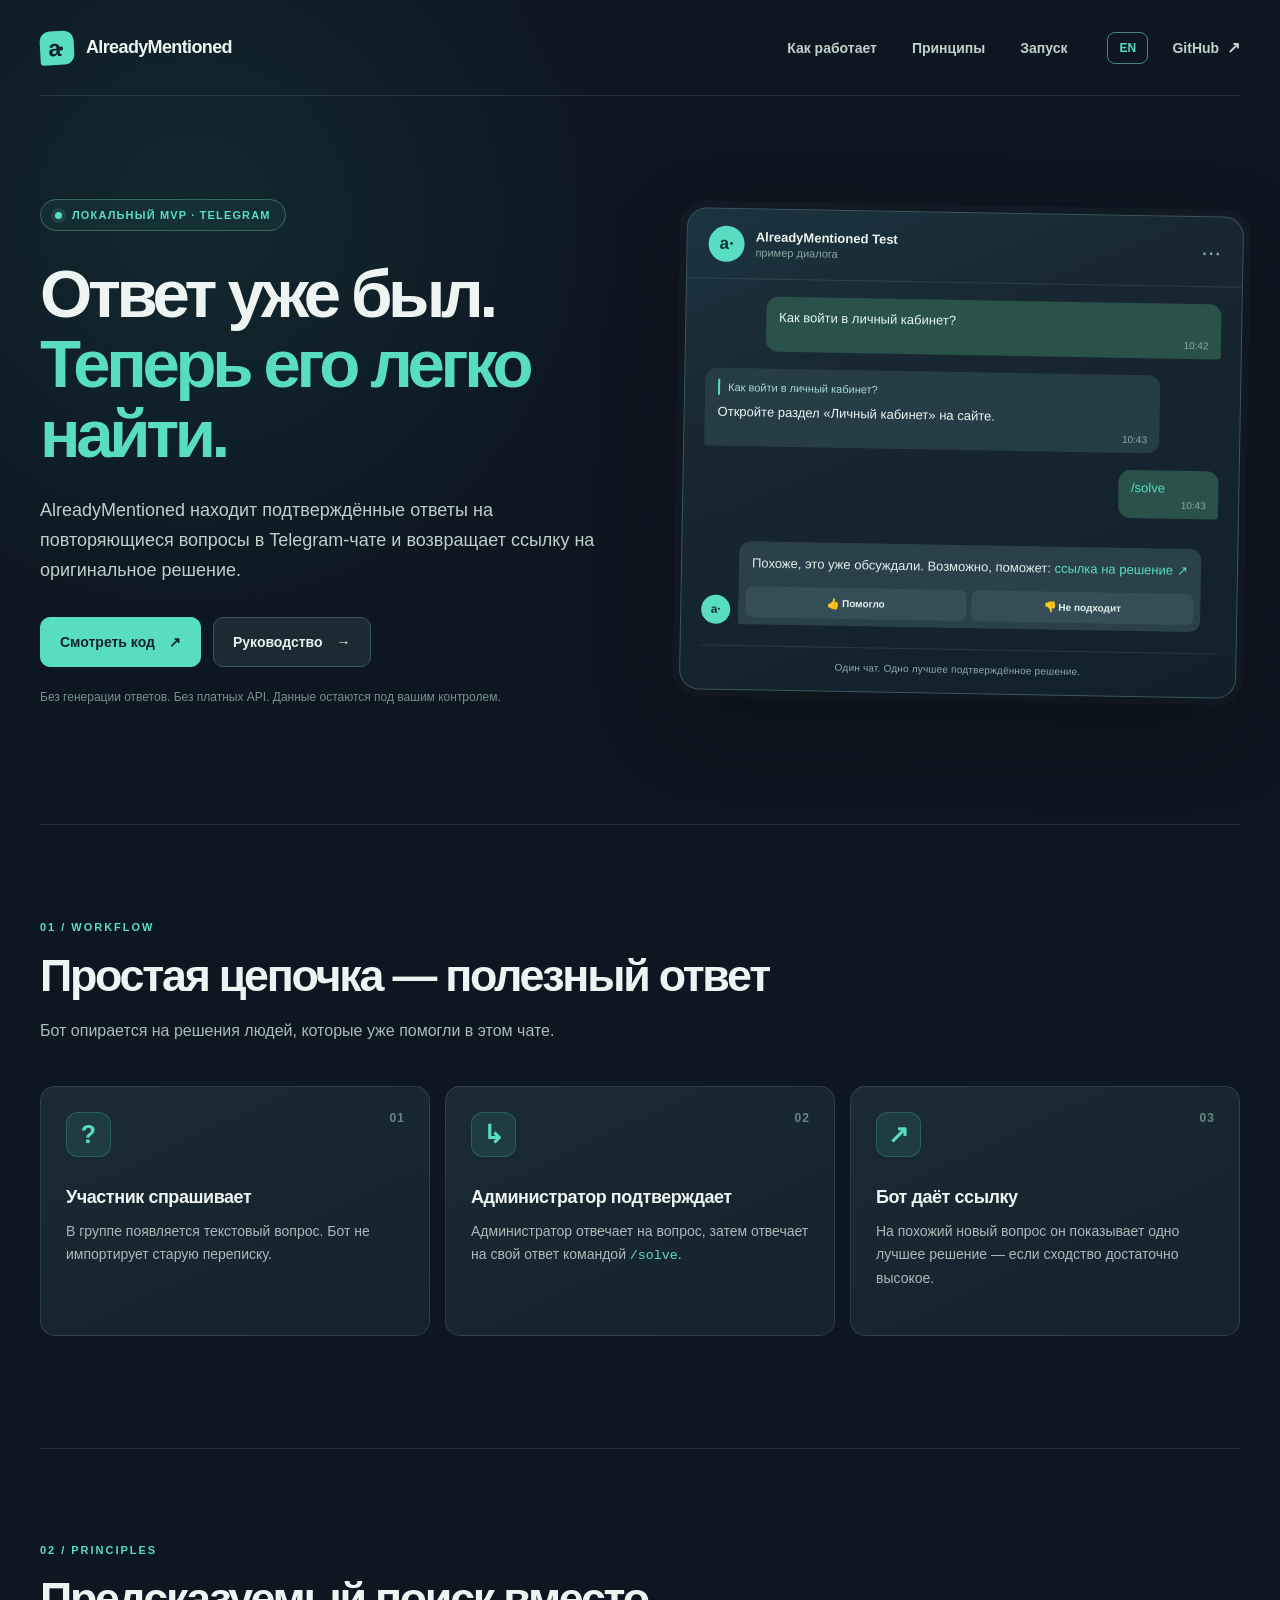
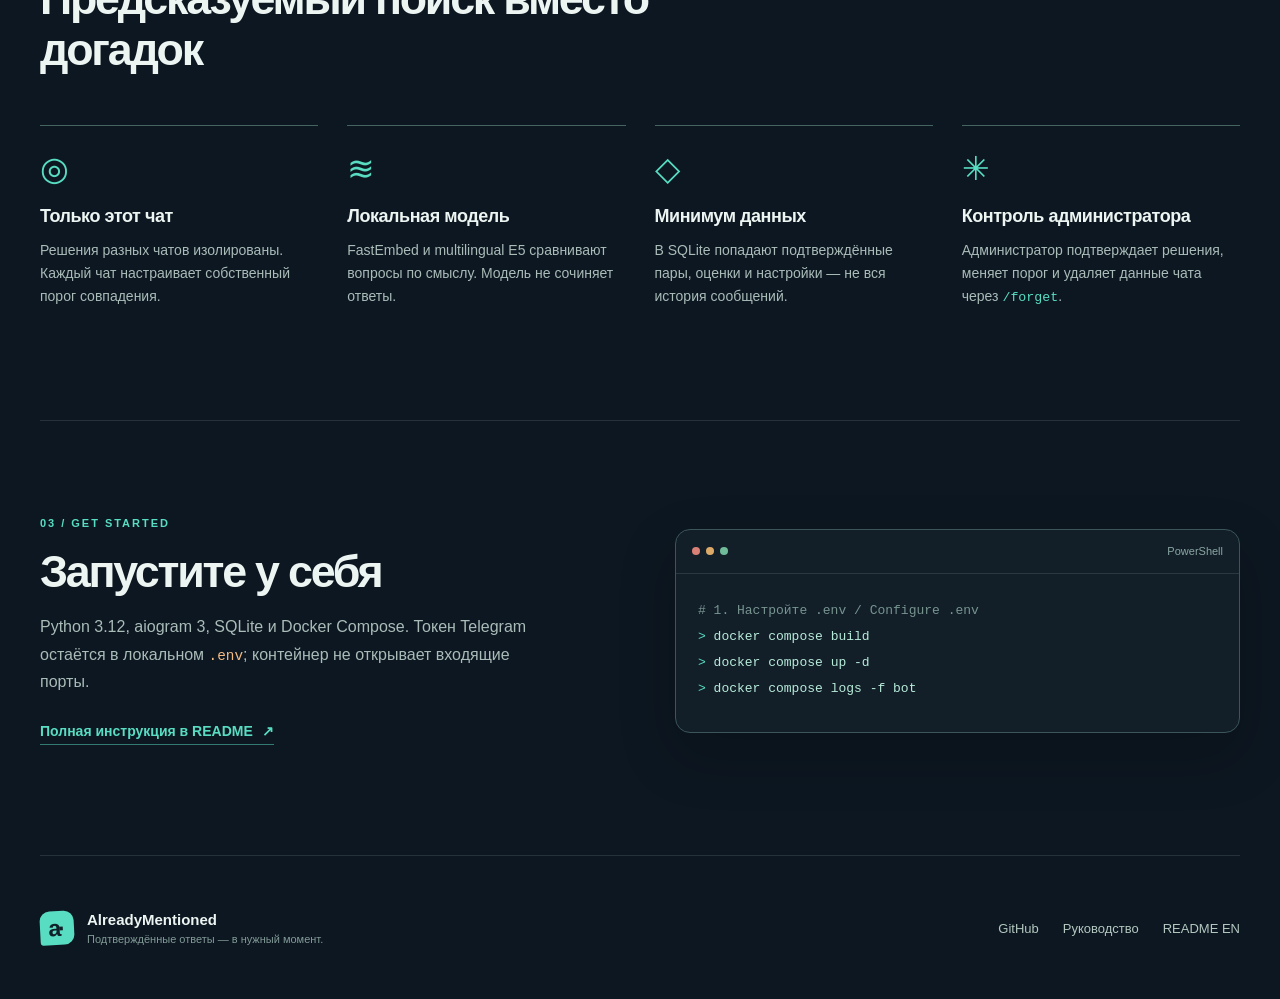
==== docs/index.html @ e44f1e8d "Initial public release: Telegram bot and project site" ====
<!doctype html>
<html lang="ru">
  <head>
    <meta charset="utf-8" />
    <meta name="viewport" content="width=device-width, initial-scale=1" />
    <meta name="theme-color" content="#101923" />
    <meta
      name="description"
      content="AlreadyMentioned — локальный Telegram-бот, который находит подтверждённые ответы в чате поддержки и даёт ссылку на решение."
    />
    <title>AlreadyMentioned — ответы, которые уже были</title>
    <link rel="icon" href="./favicon.svg" type="image/svg+xml" />
    <link rel="stylesheet" href="./style.css" />
  </head>
  <body>
    <div class="site-shell">
      <header class="site-header">
        <a class="brand" href="#top" aria-label="AlreadyMentioned">
          <span class="brand-mark" aria-hidden="true">a<span>·</span></span>
          <span>AlreadyMentioned</span>
        </a>
        <nav class="site-nav" aria-label="Main navigation">
          <a href="#workflow"><span class="ru">Как работает</span><span class="en">How it works</span></a>
          <a href="#principles"><span class="ru">Принципы</span><span class="en">Principles</span></a>
          <a href="#setup"><span class="ru">Запуск</span><span class="en">Setup</span></a>
        </nav>
        <div class="header-actions">
          <button class="language-switch" type="button" aria-label="Switch language" id="language-switch">EN</button>
          <a class="header-github" href="https://github.com/almuleev/AlreadyMentioned-bot" target="_blank" rel="noopener noreferrer">GitHub <span aria-hidden="true">↗</span></a>
        </div>
      </header>

      <main id="top">
        <section class="hero" aria-labelledby="hero-title">
          <div class="hero-copy">
            <div class="eyebrow"><span class="status-dot"></span><span class="ru">Локальный MVP · Telegram</span><span class="en">Local MVP · Telegram</span></div>
            <h1 id="hero-title"><span class="ru">Ответ уже был.<br /><em>Теперь его легко найти.</em></span><span class="en">The answer is already there.<br /><em>Now it is easy to find.</em></span></h1>
            <p class="hero-lead"><span class="ru">AlreadyMentioned находит подтверждённые ответы на повторяющиеся вопросы в Telegram-чате и возвращает ссылку на оригинальное решение.</span><span class="en">AlreadyMentioned finds confirmed answers to repeated questions in a Telegram chat and links back to the original solution.</span></p>
            <div class="hero-actions">
              <a class="button button-primary" href="https://github.com/almuleev/AlreadyMentioned-bot" target="_blank" rel="noopener noreferrer"><span class="ru">Смотреть код</span><span class="en">View the code</span><span aria-hidden="true">↗</span></a>
              <a class="button button-secondary" href="https://github.com/almuleev/AlreadyMentioned-bot/blob/main/docs/GUIDE.ru.md" target="_blank" rel="noopener noreferrer"><span class="ru">Руководство</span><span class="en">User guide (RU)</span><span aria-hidden="true">→</span></a>
            </div>
            <p class="hero-note"><span class="ru">Без генерации ответов. Без платных API. Данные остаются под вашим контролем.</span><span class="en">No generated answers. No paid APIs. Your data stays under your control.</span></p>
          </div>

          <div class="conversation-wrap" aria-label="Example Telegram conversation">
            <div class="conversation-head"><span class="head-icon">a·</span><div><strong>AlreadyMentioned Test</strong><small><span class="ru">пример диалога</span><span class="en">example conversation</span></small></div><span class="head-dots">···</span></div>
            <div class="chat-line chat-line-user"><span class="ru">Как войти в личный кабинет?</span><span class="en">How do I sign in to my account?</span><time>10:42</time></div>
            <div class="chat-line chat-line-answer"><div class="reply-quote"><span class="ru">Как войти в личный кабинет?</span><span class="en">How do I sign in to my account?</span></div><span class="ru">Откройте раздел «Личный кабинет» на сайте.</span><span class="en">Open the “My Account” section on the website.</span><time>10:43</time></div>
            <div class="chat-line chat-line-command">/solve <time>10:43</time></div>
            <div class="chat-line chat-line-bot"><span class="bot-avatar">a·</span><div class="bot-bubble"><span class="ru">Похоже, это уже обсуждали. Возможно, поможет: <u>ссылка на решение ↗</u></span><span class="en">Looks like this came up before. This may help: <u>link to the solution ↗</u></span><div class="feedback-row"><span>👍 <span class="ru">Помогло</span><span class="en">Helpful</span></span><span>👎 <span class="ru">Не подходит</span><span class="en">Not relevant</span></span></div></div></div>
            <div class="conversation-caption"><span class="ru">Один чат. Одно лучшее подтверждённое решение.</span><span class="en">One chat. One best confirmed solution.</span></div>
          </div>
        </section>

        <section class="workflow section" id="workflow" aria-labelledby="workflow-title">
          <div class="section-heading"><span class="section-kicker">01 / WORKFLOW</span><h2 id="workflow-title"><span class="ru">Простая цепочка — полезный ответ</span><span class="en">A simple path to a useful answer</span></h2><p><span class="ru">Бот опирается на решения людей, которые уже помогли в этом чате.</span><span class="en">The bot relies on answers already confirmed by people in this chat.</span></p></div>
          <div class="steps">
            <article class="step"><span class="step-number">01</span><div class="step-icon">?</div><h3><span class="ru">Участник спрашивает</span><span class="en">Someone asks</span></h3><p><span class="ru">В группе появляется текстовый вопрос. Бот не импортирует старую переписку.</span><span class="en">A text question appears in the group. Old chat history is not imported.</span></p></article>
            <article class="step"><span class="step-number">02</span><div class="step-icon">↳</div><h3><span class="ru">Администратор подтверждает</span><span class="en">An admin confirms</span></h3><p><span class="ru">Администратор отвечает на вопрос, затем отвечает на свой ответ командой <code>/solve</code>.</span><span class="en">An admin replies to the question, then replies to their own answer with <code>/solve</code>.</span></p></article>
            <article class="step"><span class="step-number">03</span><div class="step-icon">↗</div><h3><span class="ru">Бот даёт ссылку</span><span class="en">The bot links back</span></h3><p><span class="ru">На похожий новый вопрос он показывает одно лучшее решение — если сходство достаточно высокое.</span><span class="en">For a similar new question, it shows the single best solution when similarity is high enough.</span></p></article>
          </div>
        </section>

        <section class="principles section" id="principles" aria-labelledby="principles-title">
          <div class="section-heading"><span class="section-kicker">02 / PRINCIPLES</span><h2 id="principles-title"><span class="ru">Предсказуемый поиск вместо догадок</span><span class="en">Grounded search instead of guesses</span></h2></div>
          <div class="principle-grid">
            <article class="principle"><div class="principle-symbol">◎</div><h3><span class="ru">Только этот чат</span><span class="en">Chat by chat</span></h3><p><span class="ru">Решения разных чатов изолированы. Каждый чат настраивает собственный порог совпадения.</span><span class="en">Solutions stay isolated by chat. Each chat has its own similarity threshold.</span></p></article>
            <article class="principle"><div class="principle-symbol">≋</div><h3><span class="ru">Локальная модель</span><span class="en">Local model</span></h3><p><span class="ru">FastEmbed и multilingual E5 сравнивают вопросы по смыслу. Модель не сочиняет ответы.</span><span class="en">FastEmbed and multilingual E5 compare questions by meaning. The model does not write answers.</span></p></article>
            <article class="principle"><div class="principle-symbol">◇</div><h3><span class="ru">Минимум данных</span><span class="en">Minimal data</span></h3><p><span class="ru">В SQLite попадают подтверждённые пары, оценки и настройки — не вся история сообщений.</span><span class="en">SQLite stores confirmed pairs, feedback, and settings — not the whole chat history.</span></p></article>
            <article class="principle"><div class="principle-symbol">✳</div><h3><span class="ru">Контроль администратора</span><span class="en">Admin control</span></h3><p><span class="ru">Администратор подтверждает решения, меняет порог и удаляет данные чата через <code>/forget</code>.</span><span class="en">Admins confirm solutions, change the threshold, and remove chat data with <code>/forget</code>.</span></p></article>
          </div>
        </section>

        <section class="setup section" id="setup" aria-labelledby="setup-title">
          <div class="setup-copy"><span class="section-kicker">03 / GET STARTED</span><h2 id="setup-title"><span class="ru">Запустите у себя</span><span class="en">Run it yourself</span></h2><p><span class="ru">Python 3.12, aiogram 3, SQLite и Docker Compose. Токен Telegram остаётся в локальном <code>.env</code>; контейнер не открывает входящие порты.</span><span class="en">Python 3.12, aiogram 3, SQLite, and Docker Compose. Your Telegram token stays in a local <code>.env</code>; the container exposes no inbound ports.</span></p><a class="text-link" id="setup-readme" href="https://github.com/almuleev/AlreadyMentioned-bot/blob/main/README.md" target="_blank" rel="noopener noreferrer"><span class="ru">Полная инструкция в README</span><span class="en">Full setup instructions in README</span> <span aria-hidden="true">↗</span></a></div>
          <div class="terminal"><div class="terminal-bar"><span></span><span></span><span></span><small>PowerShell</small></div><pre><code><span class="terminal-comment"># 1. Настройте .env / Configure .env</span>
<span class="terminal-command">docker compose build</span>
<span class="terminal-command">docker compose up -d</span>
<span class="terminal-command">docker compose logs -f bot</span></code></pre></div>
        </section>
      </main>

      <footer class="site-footer"><div class="footer-brand"><span class="brand-mark" aria-hidden="true">a<span>·</span></span><div><strong>AlreadyMentioned</strong><small><span class="ru">Подтверждённые ответы — в нужный момент.</span><span class="en">Confirmed answers when they matter.</span></small></div></div><div class="footer-links"><a href="https://github.com/almuleev/AlreadyMentioned-bot" target="_blank" rel="noopener noreferrer">GitHub</a><a href="https://github.com/almuleev/AlreadyMentioned-bot/blob/main/docs/GUIDE.ru.md" target="_blank" rel="noopener noreferrer"><span class="ru">Руководство</span><span class="en">Guide (RU)</span></a><a href="https://github.com/almuleev/AlreadyMentioned-bot/blob/main/README.en.md" target="_blank" rel="noopener noreferrer">README EN</a></div></footer>
    </div>
    <script>
      const languageSwitch = document.getElementById("language-switch");
      const savedLanguage = localStorage.getItem("alreadyMentionedLanguage");
      if (savedLanguage === "en") document.documentElement.lang = "en";
      function updateLanguageSwitch() {
        languageSwitch.textContent = document.documentElement.lang === "ru" ? "EN" : "RU";
        languageSwitch.setAttribute("aria-label", document.documentElement.lang === "ru" ? "Switch to English" : "Переключить на русский");
        document.title = document.documentElement.lang === "ru"
          ? "AlreadyMentioned — ответы, которые уже были"
          : "AlreadyMentioned — answers already confirmed";
        document.querySelector('meta[name="description"]').content = document.documentElement.lang === "ru"
          ? "AlreadyMentioned — локальный Telegram-бот, который находит подтверждённые ответы в чате поддержки и даёт ссылку на решение."
          : "AlreadyMentioned is a self-hosted Telegram bot that finds confirmed answers in support chats and links to the original solution.";
        document.getElementById("setup-readme").href = document.documentElement.lang === "ru"
          ? "https://github.com/almuleev/AlreadyMentioned-bot/blob/main/README.md"
          : "https://github.com/almuleev/AlreadyMentioned-bot/blob/main/README.en.md";
      }
      updateLanguageSwitch();
      languageSwitch.addEventListener("click", () => {
        document.documentElement.lang = document.documentElement.lang === "ru" ? "en" : "ru";
        localStorage.setItem("alreadyMentionedLanguage", document.documentElement.lang);
        updateLanguageSwitch();
      });
    </script>
  </body>
</html>
---- docs/style.css ----
:root {
  color-scheme: dark;
  --bg: #0d1721;
  --panel: #15232e;
  --panel-soft: #1a2b36;
  --line: rgba(198, 232, 225, 0.13);
  --text: #edf5f2;
  --muted: #a9bcb8;
  --accent: #58ddc3;
  --accent-dark: #143c3d;
  --warm: #f2ba82;
}

* { box-sizing: border-box; }
html { scroll-behavior: smooth; }
body { margin: 0; background: var(--bg); color: var(--text); font-family: Inter, "Segoe UI", Arial, sans-serif; -webkit-font-smoothing: antialiased; }
a { color: inherit; text-decoration: none; }
button { font: inherit; }
code, pre { font-family: "Cascadia Code", "SFMono-Regular", Consolas, monospace; }
html[lang="ru"] .en, html[lang="en"] .ru { display: none; }

.site-shell { overflow: hidden; }
.site-header, main, .site-footer { width: min(1220px, calc(100% - 80px)); margin-inline: auto; }
.site-header { min-height: 96px; display: flex; align-items: center; gap: 40px; border-bottom: 1px solid var(--line); }
.brand { display: inline-flex; align-items: center; gap: 12px; white-space: nowrap; font-size: 18px; font-weight: 760; letter-spacing: -0.035em; }
.brand-mark { width: 34px; height: 34px; border-radius: 10px 10px 10px 3px; background: var(--accent); color: #102029; display: inline-flex; align-items: center; justify-content: center; font-size: 23px; font-weight: 800; letter-spacing: -0.16em; padding-right: 5px; transform: rotate(-3deg); }
.brand-mark span { color: #102029; font-size: 25px; }
.site-nav { margin-left: auto; display: flex; align-items: center; gap: 35px; }
.site-nav a, .header-github { color: #c0d1cc; font-size: 14px; font-weight: 600; transition: color .18s ease; }
.site-nav a:hover, .header-github:hover, .footer-links a:hover { color: var(--accent); }
.header-actions { display: flex; align-items: center; gap: 24px; }
.language-switch { background: transparent; color: var(--accent); border: 1px solid #4c837c; border-radius: 8px; padding: 8px 10px; font-size: 12px; font-weight: 800; cursor: pointer; min-width: 41px; }
.language-switch:hover { background: var(--accent-dark); }
.header-github { white-space: nowrap; }
.header-github span { padding-left: 4px; font-size: 16px; }

.hero { display: grid; grid-template-columns: minmax(0, 1.02fr) minmax(0, .98fr); gap: clamp(32px, 5vw, 74px); padding: 103px 0 118px; align-items: center; position: relative; }
.hero::before { content: ""; position: absolute; z-index: -1; left: -28vw; top: -280px; width: 80vw; height: 800px; border-radius: 50%; background: radial-gradient(circle, rgba(37, 102, 95, .22), rgba(13, 23, 33, 0) 66%); pointer-events: none; }
.eyebrow { display: inline-flex; align-items: center; gap: 10px; color: var(--accent); border: 1px solid #38695f; border-radius: 999px; background: rgba(45, 110, 98, .13); padding: 9px 14px; font-size: 11px; font-weight: 780; letter-spacing: .105em; text-transform: uppercase; }
.status-dot { width: 7px; height: 7px; background: var(--accent); border-radius: 50%; box-shadow: 0 0 0 4px rgba(88, 221, 195, .13); }
h1, h2, h3, p { margin-top: 0; }
h1 { font-size: clamp(48px, 5.25vw, 79px); line-height: 1.04; letter-spacing: -.065em; font-weight: 770; margin: 28px 0 26px; }
h1 em { color: var(--accent); font-style: normal; }
.hero-lead { max-width: 600px; color: #bfd0cb; font-size: 18px; line-height: 1.68; margin-bottom: 32px; }
.hero-actions { display: flex; align-items: center; gap: 12px; flex-wrap: wrap; }
.button { min-height: 50px; display: inline-flex; align-items: center; justify-content: center; gap: 14px; padding: 0 19px; border-radius: 10px; font-size: 14px; font-weight: 770; transition: transform .18s ease, background .18s ease, border-color .18s ease; }
.button:hover { transform: translateY(-2px); }
.button-primary { color: #10242a; background: var(--accent); border: 1px solid var(--accent); }
.button-primary:hover { background: #78ebd3; }
.button-secondary { color: #e4f3ed; background: #1a2b33; border: 1px solid #3c565b; }
.button-secondary:hover { border-color: var(--accent); }
.hero-note { color: #77928d; font-size: 12px; line-height: 1.5; margin: 21px 0 0; }

.conversation-wrap { padding: 0 0 18px; border: 1px solid #3c5760; border-radius: 20px; background: linear-gradient(157deg, #1b3440, #172630 38%, #11212b); box-shadow: 0 30px 85px rgba(0, 0, 0, .29), 0 0 0 7px rgba(183, 224, 218, .03); transform: rotate(1deg); }
.conversation-head { height: 70px; padding: 0 21px; border-bottom: 1px solid rgba(221, 243, 236, .1); display: flex; align-items: center; gap: 11px; }
.head-icon { display: inline-flex; align-items: center; justify-content: center; width: 36px; height: 36px; border-radius: 50%; color: #103033; background: var(--accent); font-weight: 800; font-size: 17px; }
.conversation-head strong { display: block; font-size: 13px; }
.conversation-head small { display: block; color: #87a7a2; font-size: 11px; margin-top: 2px; }
.head-dots { margin-left: auto; color: #85a9a4; font-size: 24px; line-height: 1; }
.chat-line { max-width: 82%; position: relative; font-size: 13px; line-height: 1.52; padding: 11px 13px 24px; border-radius: 12px; margin: 17px 20px; }
.chat-line time { position: absolute; bottom: 6px; right: 12px; font-size: 10px; color: #8eaaa9; }
.chat-line-user, .chat-line-command { margin-left: auto; background: #2b514b; color: #e3f8ed; border-bottom-right-radius: 3px; }
.chat-line-answer { background: #263d48; border-bottom-left-radius: 3px; }
.chat-line-command { max-width: 100px; padding-block: 8px 20px; color: var(--accent); }
.reply-quote { border-left: 2px solid var(--accent); padding-left: 8px; color: #a7dace; font-size: 11px; margin-bottom: 7px; white-space: nowrap; overflow: hidden; text-overflow: ellipsis; }
.chat-line-bot { max-width: 95%; background: none; padding: 0; display: flex; gap: 8px; align-items: flex-end; margin-top: 30px; }
.bot-avatar { display: inline-flex; align-items: center; justify-content: center; width: 29px; height: 29px; flex: 0 0 29px; border-radius: 50%; background: var(--accent); color: #123138; font-weight: 800; font-size: 12px; }
.bot-bubble { background: #2a414b; border-radius: 11px 11px 11px 3px; padding: 12px 13px; color: #e1f0ed; }
.bot-bubble u { color: var(--accent); text-decoration: none; white-space: nowrap; }
.feedback-row { margin: 13px -6px -5px; display: flex; gap: 5px; }
.feedback-row > span { flex: 1; padding: 8px 6px; border-radius: 7px; background: #354d56; text-align: center; font-weight: 700; font-size: 10px; white-space: nowrap; }
.conversation-caption { margin: 21px 20px 0; padding-top: 14px; border-top: 1px solid rgba(221, 243, 236, .1); text-align: center; color: #8bacaa; font-size: 10px; letter-spacing: .02em; }

.section { border-top: 1px solid var(--line); }
.section-heading { max-width: 750px; }
.section-kicker { display: block; color: var(--accent); font-size: 11px; font-weight: 800; letter-spacing: .18em; margin-bottom: 17px; }
h2 { font-size: clamp(31px, 3.5vw, 48px); line-height: 1.13; letter-spacing: -.05em; font-weight: 740; margin-bottom: 17px; }
.section-heading p { color: var(--muted); font-size: 16px; line-height: 1.65; }
.workflow { padding: 96px 0 112px; }
.steps { display: grid; grid-template-columns: repeat(3, 1fr); gap: 15px; margin-top: 42px; }
.step { min-height: 250px; position: relative; padding: 25px; border: 1px solid var(--line); border-radius: 15px; background: linear-gradient(155deg, #1a2b34, #14232e); }
.step-number { position: absolute; right: 24px; top: 24px; color: #658782; font-size: 12px; font-weight: 800; letter-spacing: .09em; }
.step-icon { width: 45px; height: 45px; display: flex; align-items: center; justify-content: center; color: var(--accent); background: rgba(88, 221, 195, .1); border: 1px solid rgba(88, 221, 195, .22); border-radius: 12px; font-weight: 600; font-size: 25px; margin-bottom: 30px; }
.step h3, .principle h3 { font-size: 18px; letter-spacing: -.025em; margin-bottom: 12px; }
.step p, .principle p { color: var(--muted); font-size: 14px; line-height: 1.65; margin: 0; }
.step code, .principle code { color: var(--accent); font-size: .95em; }

.principles { padding: 95px 0 111px; }
.principle-grid { display: grid; grid-template-columns: repeat(4, 1fr); gap: 29px; margin-top: 50px; }
.principle { border-top: 1px solid #43645f; padding-top: 23px; }
.principle-symbol { height: 45px; color: var(--accent); font-size: 33px; font-weight: 300; }
.principle h3 { margin-top: 12px; }

.setup { display: grid; grid-template-columns: 1fr 1fr; gap: 70px; align-items: center; padding: 96px 0 110px; }
.setup-copy p { color: var(--muted); font-size: 16px; line-height: 1.7; max-width: 510px; }
.setup-copy code { color: var(--warm); font-size: .9em; }
.text-link { display: inline-flex; align-items: center; gap: 9px; color: var(--accent); font-size: 14px; font-weight: 750; border-bottom: 1px solid rgba(88, 221, 195, .5); padding-bottom: 5px; margin-top: 12px; }
.text-link:hover { color: #a0f6e2; }
.terminal { border: 1px solid #3b555a; background: #121f29; border-radius: 15px; box-shadow: 0 22px 55px rgba(0, 0, 0, .22); overflow: hidden; }
.terminal-bar { display: flex; align-items: center; gap: 6px; height: 44px; padding: 0 16px; border-bottom: 1px solid var(--line); }
.terminal-bar > span { width: 8px; height: 8px; border-radius: 50%; background: #4a6265; }
.terminal-bar > span:first-child { background: #da8177; }
.terminal-bar > span:nth-child(2) { background: #dda968; }
.terminal-bar > span:nth-child(3) { background: #70bb9a; }
.terminal-bar small { color: #8ba7a2; font-size: 11px; margin-left: auto; }
.terminal pre { overflow-x: auto; margin: 0; padding: 24px 22px 30px; font-size: 13px; line-height: 2; }
.terminal-comment { color: #77948f; }
.terminal-command { color: #b8ebd9; }
.terminal-command::before { content: "> "; color: var(--accent); }

.site-footer { display: flex; justify-content: space-between; align-items: center; gap: 25px; border-top: 1px solid var(--line); min-height: 145px; }
.footer-brand { display: flex; align-items: center; gap: 13px; }
.footer-brand strong { display: block; font-size: 15px; }
.footer-brand small { display: block; margin-top: 5px; color: #829b96; font-size: 11px; }
.footer-links { display: flex; align-items: center; gap: 24px; color: #b3c8c0; font-size: 13px; }
.footer-links a { transition: color .18s ease; }

@media (max-width: 1060px) {
  .site-nav { gap: 20px; }
  .hero { gap: 30px; }
  .chat-line { font-size: 12px; }
  .feedback-row > span { font-size: 9px; }
  .principle-grid { grid-template-columns: repeat(2, 1fr); row-gap: 35px; }
}

@media (max-width: 800px) {
  .site-header, main, .site-footer { width: min(100% - 40px, 640px); }
  .site-header { min-height: 76px; gap: 15px; }
  .site-nav { display: none; }
  .header-actions { margin-left: auto; gap: 14px; }
  .hero { grid-template-columns: 1fr; padding: 72px 0 90px; gap: 53px; }
  h1 { max-width: 650px; }
  .conversation-wrap { max-width: 540px; width: 100%; margin-inline: auto; }
  .steps { grid-template-columns: 1fr; }
  .step { min-height: 0; }
  .workflow, .principles { padding-block: 75px 85px; }
  .setup { grid-template-columns: 1fr; gap: 28px; padding-block: 75px 85px; }
}

@media (max-width: 520px) {
  .site-header, main, .site-footer { width: calc(100% - 32px); }
  .brand { font-size: 15px; gap: 8px; }
  .brand-mark { width: 30px; height: 30px; font-size: 20px; }
  .header-github { display: none; }
  .hero { padding-top: 56px; }
  h1 { font-size: clamp(43px, 11vw, 62px); }
  .hero-lead { font-size: 16px; }
  .chat-line { margin-inline: 14px; max-width: 87%; }
  .chat-line-bot { max-width: 98%; }
  .feedback-row { flex-wrap: wrap; }
  .feedback-row > span { min-width: 100px; }
  .principle-grid { grid-template-columns: 1fr; }
  .site-footer { padding-block: 29px; align-items: flex-start; flex-direction: column; }
  .footer-links { gap: 17px; flex-wrap: wrap; }
}

@media (prefers-reduced-motion: reduce) {
  html { scroll-behavior: auto; }
  .button, .site-nav a, .header-github, .footer-links a { transition: none; }
}
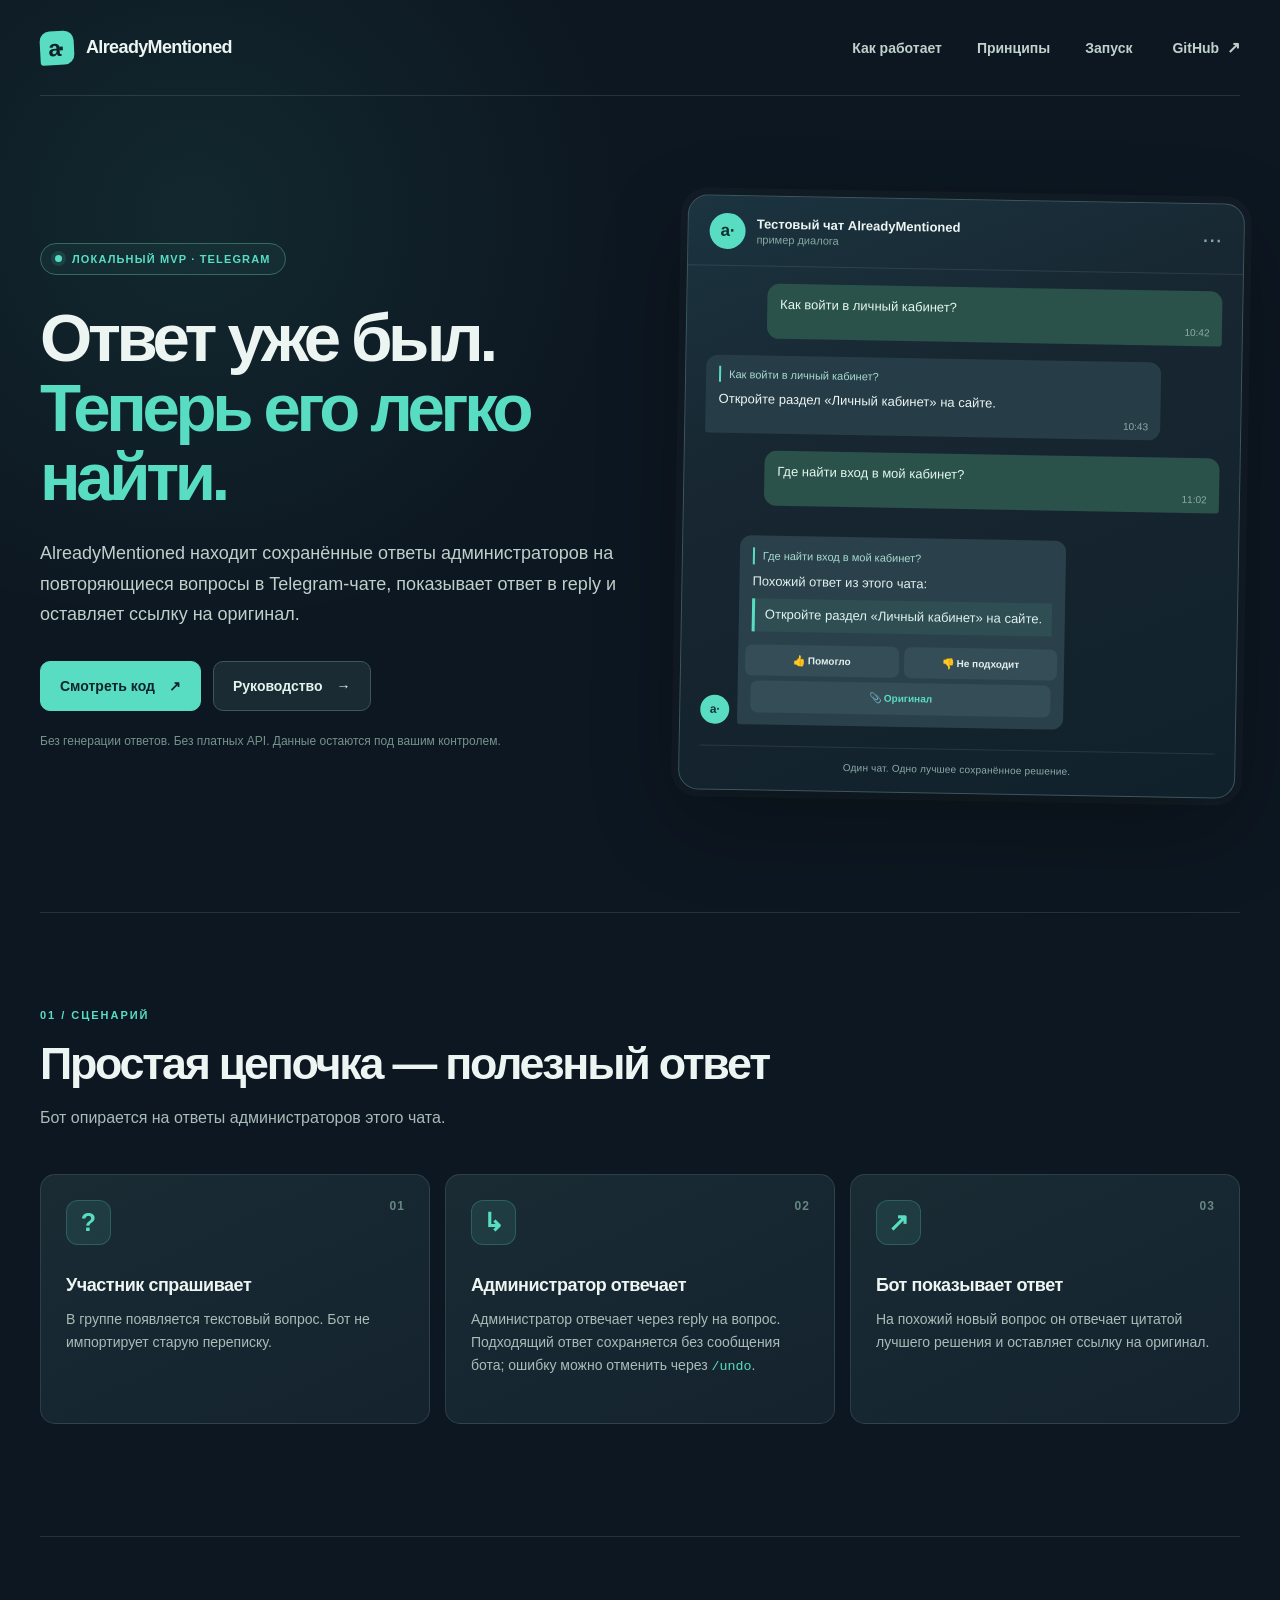
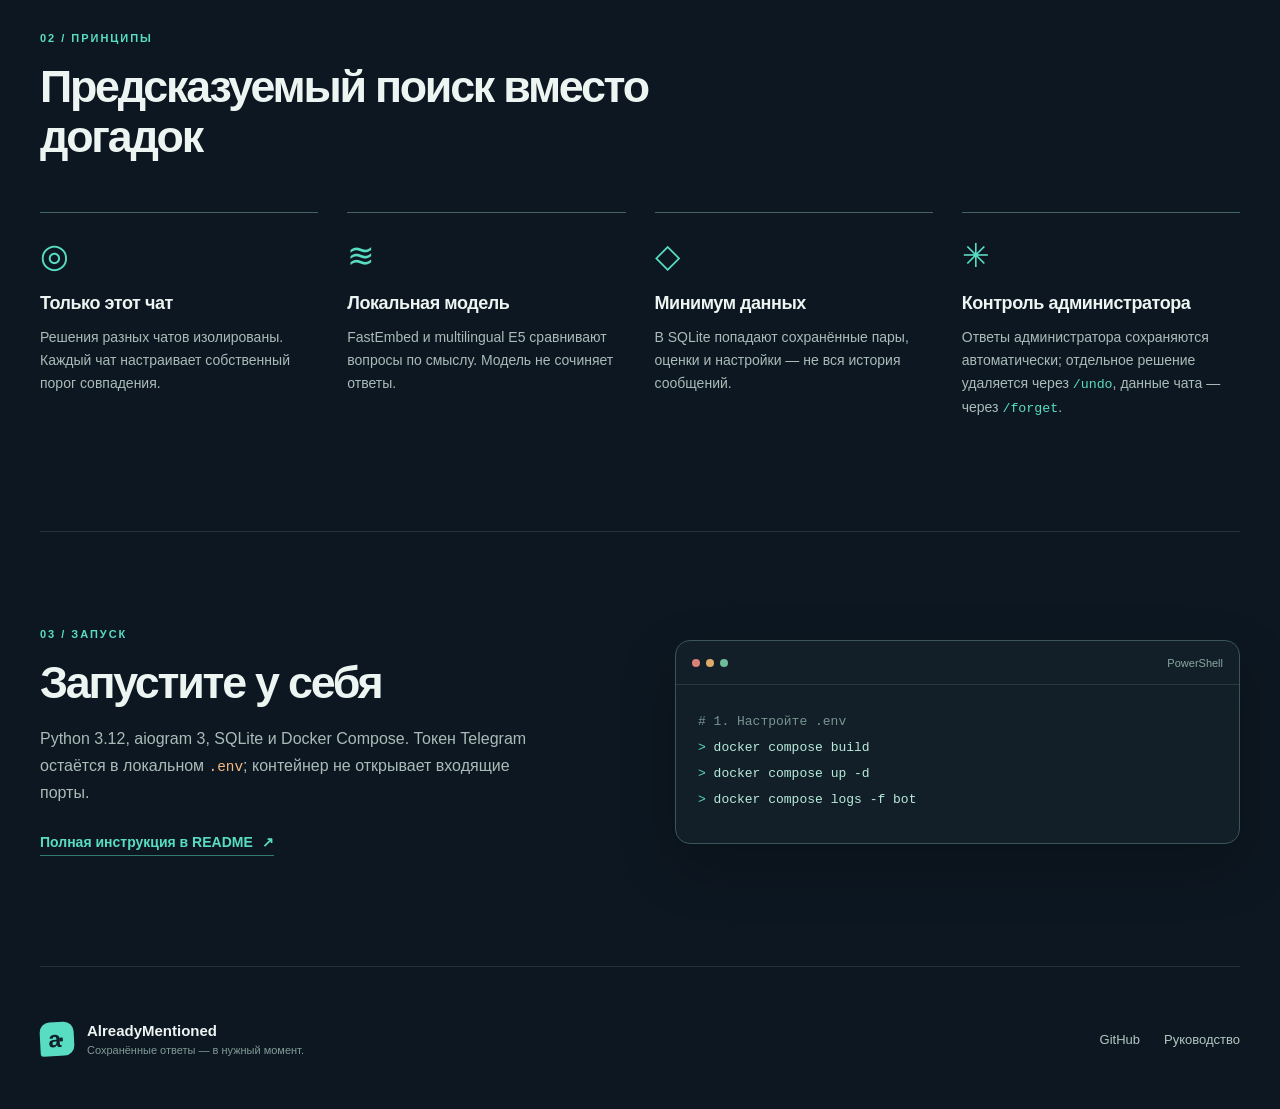
==== commit 455d066e: "feat(bot): сохранять ответы автоматически и показывать их в reply - Автоматически сохранять ответы а" ====
--- a/docs/index.html
+++ b/docs/index.html
@@ -6,7 +6,7 @@
     <meta name="theme-color" content="#101923" />
     <meta
       name="description"
-      content="AlreadyMentioned — локальный Telegram-бот, который находит подтверждённые ответы в чате поддержки и даёт ссылку на решение."
+      content="AlreadyMentioned — локальный Telegram-бот, который показывает сохранённый ответ администратора в reply и оставляет ссылку на оригинал."
     />
     <title>AlreadyMentioned — ответы, которые уже были</title>
     <link rel="icon" href="./favicon.svg" type="image/svg+xml" />
@@ -19,13 +19,12 @@
           <span class="brand-mark" aria-hidden="true">a<span>·</span></span>
           <span>AlreadyMentioned</span>
         </a>
-        <nav class="site-nav" aria-label="Main navigation">
-          <a href="#workflow"><span class="ru">Как работает</span><span class="en">How it works</span></a>
-          <a href="#principles"><span class="ru">Принципы</span><span class="en">Principles</span></a>
-          <a href="#setup"><span class="ru">Запуск</span><span class="en">Setup</span></a>
+        <nav class="site-nav" aria-label="Основная навигация">
+          <a href="#workflow">Как работает</a>
+          <a href="#principles">Принципы</a>
+          <a href="#setup">Запуск</a>
         </nav>
         <div class="header-actions">
-          <button class="language-switch" type="button" aria-label="Switch language" id="language-switch">EN</button>
           <a class="header-github" href="https://github.com/almuleev/AlreadyMentioned-bot" target="_blank" rel="noopener noreferrer">GitHub <span aria-hidden="true">↗</span></a>
         </div>
       </header>
@@ -33,80 +32,56 @@
       <main id="top">
         <section class="hero" aria-labelledby="hero-title">
           <div class="hero-copy">
-            <div class="eyebrow"><span class="status-dot"></span><span class="ru">Локальный MVP · Telegram</span><span class="en">Local MVP · Telegram</span></div>
-            <h1 id="hero-title"><span class="ru">Ответ уже был.<br /><em>Теперь его легко найти.</em></span><span class="en">The answer is already there.<br /><em>Now it is easy to find.</em></span></h1>
-            <p class="hero-lead"><span class="ru">AlreadyMentioned находит подтверждённые ответы на повторяющиеся вопросы в Telegram-чате и возвращает ссылку на оригинальное решение.</span><span class="en">AlreadyMentioned finds confirmed answers to repeated questions in a Telegram chat and links back to the original solution.</span></p>
+            <div class="eyebrow"><span class="status-dot"></span>Локальный MVP · Telegram</div>
+            <h1 id="hero-title">Ответ уже был.<br /><em>Теперь его легко найти.</em></h1>
+            <p class="hero-lead">AlreadyMentioned находит сохранённые ответы администраторов на повторяющиеся вопросы в Telegram-чате, показывает ответ в reply и оставляет ссылку на оригинал.</p>
             <div class="hero-actions">
-              <a class="button button-primary" href="https://github.com/almuleev/AlreadyMentioned-bot" target="_blank" rel="noopener noreferrer"><span class="ru">Смотреть код</span><span class="en">View the code</span><span aria-hidden="true">↗</span></a>
-              <a class="button button-secondary" href="https://github.com/almuleev/AlreadyMentioned-bot/blob/main/docs/GUIDE.ru.md" target="_blank" rel="noopener noreferrer"><span class="ru">Руководство</span><span class="en">User guide (RU)</span><span aria-hidden="true">→</span></a>
+              <a class="button button-primary" href="https://github.com/almuleev/AlreadyMentioned-bot" target="_blank" rel="noopener noreferrer">Смотреть код<span aria-hidden="true">↗</span></a>
+              <a class="button button-secondary" href="https://github.com/almuleev/AlreadyMentioned-bot/blob/main/docs/GUIDE.ru.md" target="_blank" rel="noopener noreferrer">Руководство<span aria-hidden="true">→</span></a>
             </div>
-            <p class="hero-note"><span class="ru">Без генерации ответов. Без платных API. Данные остаются под вашим контролем.</span><span class="en">No generated answers. No paid APIs. Your data stays under your control.</span></p>
+            <p class="hero-note">Без генерации ответов. Без платных API. Данные остаются под вашим контролем.</p>
           </div>
 
-          <div class="conversation-wrap" aria-label="Example Telegram conversation">
-            <div class="conversation-head"><span class="head-icon">a·</span><div><strong>AlreadyMentioned Test</strong><small><span class="ru">пример диалога</span><span class="en">example conversation</span></small></div><span class="head-dots">···</span></div>
-            <div class="chat-line chat-line-user"><span class="ru">Как войти в личный кабинет?</span><span class="en">How do I sign in to my account?</span><time>10:42</time></div>
-            <div class="chat-line chat-line-answer"><div class="reply-quote"><span class="ru">Как войти в личный кабинет?</span><span class="en">How do I sign in to my account?</span></div><span class="ru">Откройте раздел «Личный кабинет» на сайте.</span><span class="en">Open the “My Account” section on the website.</span><time>10:43</time></div>
-            <div class="chat-line chat-line-command">/solve <time>10:43</time></div>
-            <div class="chat-line chat-line-bot"><span class="bot-avatar">a·</span><div class="bot-bubble"><span class="ru">Похоже, это уже обсуждали. Возможно, поможет: <u>ссылка на решение ↗</u></span><span class="en">Looks like this came up before. This may help: <u>link to the solution ↗</u></span><div class="feedback-row"><span>👍 <span class="ru">Помогло</span><span class="en">Helpful</span></span><span>👎 <span class="ru">Не подходит</span><span class="en">Not relevant</span></span></div></div></div>
-            <div class="conversation-caption"><span class="ru">Один чат. Одно лучшее подтверждённое решение.</span><span class="en">One chat. One best confirmed solution.</span></div>
+          <div class="conversation-wrap" aria-label="Пример переписки в Telegram">
+            <div class="conversation-head"><span class="head-icon">a·</span><div><strong>Тестовый чат AlreadyMentioned</strong><small>пример диалога</small></div><span class="head-dots">···</span></div>
+            <div class="chat-line chat-line-user">Как войти в личный кабинет?<time>10:42</time></div>
+            <div class="chat-line chat-line-answer"><div class="reply-quote">Как войти в личный кабинет?</div>Откройте раздел «Личный кабинет» на сайте.<time>10:43</time></div>
+            <div class="chat-line chat-line-user">Где найти вход в мой кабинет?<time>11:02</time></div>
+            <div class="chat-line chat-line-bot"><span class="bot-avatar">a·</span><div class="bot-bubble"><div class="reply-quote">Где найти вход в мой кабинет?</div>Похожий ответ из этого чата:<blockquote class="answer-quote">Откройте раздел «Личный кабинет» на сайте.</blockquote><div class="feedback-row"><span>👍 Помогло</span><span>👎 Не подходит</span></div><div class="source-row">📎 Оригинал</div></div></div>
+            <div class="conversation-caption">Один чат. Одно лучшее сохранённое решение.</div>
           </div>
         </section>
 
         <section class="workflow section" id="workflow" aria-labelledby="workflow-title">
-          <div class="section-heading"><span class="section-kicker">01 / WORKFLOW</span><h2 id="workflow-title"><span class="ru">Простая цепочка — полезный ответ</span><span class="en">A simple path to a useful answer</span></h2><p><span class="ru">Бот опирается на решения людей, которые уже помогли в этом чате.</span><span class="en">The bot relies on answers already confirmed by people in this chat.</span></p></div>
+          <div class="section-heading"><span class="section-kicker">01 / СЦЕНАРИЙ</span><h2 id="workflow-title">Простая цепочка — полезный ответ</h2><p>Бот опирается на ответы администраторов этого чата.</p></div>
           <div class="steps">
-            <article class="step"><span class="step-number">01</span><div class="step-icon">?</div><h3><span class="ru">Участник спрашивает</span><span class="en">Someone asks</span></h3><p><span class="ru">В группе появляется текстовый вопрос. Бот не импортирует старую переписку.</span><span class="en">A text question appears in the group. Old chat history is not imported.</span></p></article>
-            <article class="step"><span class="step-number">02</span><div class="step-icon">↳</div><h3><span class="ru">Администратор подтверждает</span><span class="en">An admin confirms</span></h3><p><span class="ru">Администратор отвечает на вопрос, затем отвечает на свой ответ командой <code>/solve</code>.</span><span class="en">An admin replies to the question, then replies to their own answer with <code>/solve</code>.</span></p></article>
-            <article class="step"><span class="step-number">03</span><div class="step-icon">↗</div><h3><span class="ru">Бот даёт ссылку</span><span class="en">The bot links back</span></h3><p><span class="ru">На похожий новый вопрос он показывает одно лучшее решение — если сходство достаточно высокое.</span><span class="en">For a similar new question, it shows the single best solution when similarity is high enough.</span></p></article>
+            <article class="step"><span class="step-number">01</span><div class="step-icon">?</div><h3>Участник спрашивает</h3><p>В группе появляется текстовый вопрос. Бот не импортирует старую переписку.</p></article>
+            <article class="step"><span class="step-number">02</span><div class="step-icon">↳</div><h3>Администратор отвечает</h3><p>Администратор отвечает через reply на вопрос. Подходящий ответ сохраняется без сообщения бота; ошибку можно отменить через <code>/undo</code>.</p></article>
+            <article class="step"><span class="step-number">03</span><div class="step-icon">↗</div><h3>Бот показывает ответ</h3><p>На похожий новый вопрос он отвечает цитатой лучшего решения и оставляет ссылку на оригинал.</p></article>
           </div>
         </section>
 
         <section class="principles section" id="principles" aria-labelledby="principles-title">
-          <div class="section-heading"><span class="section-kicker">02 / PRINCIPLES</span><h2 id="principles-title"><span class="ru">Предсказуемый поиск вместо догадок</span><span class="en">Grounded search instead of guesses</span></h2></div>
+          <div class="section-heading"><span class="section-kicker">02 / ПРИНЦИПЫ</span><h2 id="principles-title">Предсказуемый поиск вместо догадок</h2></div>
           <div class="principle-grid">
-            <article class="principle"><div class="principle-symbol">◎</div><h3><span class="ru">Только этот чат</span><span class="en">Chat by chat</span></h3><p><span class="ru">Решения разных чатов изолированы. Каждый чат настраивает собственный порог совпадения.</span><span class="en">Solutions stay isolated by chat. Each chat has its own similarity threshold.</span></p></article>
-            <article class="principle"><div class="principle-symbol">≋</div><h3><span class="ru">Локальная модель</span><span class="en">Local model</span></h3><p><span class="ru">FastEmbed и multilingual E5 сравнивают вопросы по смыслу. Модель не сочиняет ответы.</span><span class="en">FastEmbed and multilingual E5 compare questions by meaning. The model does not write answers.</span></p></article>
-            <article class="principle"><div class="principle-symbol">◇</div><h3><span class="ru">Минимум данных</span><span class="en">Minimal data</span></h3><p><span class="ru">В SQLite попадают подтверждённые пары, оценки и настройки — не вся история сообщений.</span><span class="en">SQLite stores confirmed pairs, feedback, and settings — not the whole chat history.</span></p></article>
-            <article class="principle"><div class="principle-symbol">✳</div><h3><span class="ru">Контроль администратора</span><span class="en">Admin control</span></h3><p><span class="ru">Администратор подтверждает решения, меняет порог и удаляет данные чата через <code>/forget</code>.</span><span class="en">Admins confirm solutions, change the threshold, and remove chat data with <code>/forget</code>.</span></p></article>
+            <article class="principle"><div class="principle-symbol">◎</div><h3>Только этот чат</h3><p>Решения разных чатов изолированы. Каждый чат настраивает собственный порог совпадения.</p></article>
+            <article class="principle"><div class="principle-symbol">≋</div><h3>Локальная модель</h3><p>FastEmbed и multilingual E5 сравнивают вопросы по смыслу. Модель не сочиняет ответы.</p></article>
+            <article class="principle"><div class="principle-symbol">◇</div><h3>Минимум данных</h3><p>В SQLite попадают сохранённые пары, оценки и настройки — не вся история сообщений.</p></article>
+            <article class="principle"><div class="principle-symbol">✳</div><h3>Контроль администратора</h3><p>Ответы администратора сохраняются автоматически; отдельное решение удаляется через <code>/undo</code>, данные чата — через <code>/forget</code>.</p></article>
           </div>
         </section>
 
         <section class="setup section" id="setup" aria-labelledby="setup-title">
-          <div class="setup-copy"><span class="section-kicker">03 / GET STARTED</span><h2 id="setup-title"><span class="ru">Запустите у себя</span><span class="en">Run it yourself</span></h2><p><span class="ru">Python 3.12, aiogram 3, SQLite и Docker Compose. Токен Telegram остаётся в локальном <code>.env</code>; контейнер не открывает входящие порты.</span><span class="en">Python 3.12, aiogram 3, SQLite, and Docker Compose. Your Telegram token stays in a local <code>.env</code>; the container exposes no inbound ports.</span></p><a class="text-link" id="setup-readme" href="https://github.com/almuleev/AlreadyMentioned-bot/blob/main/README.md" target="_blank" rel="noopener noreferrer"><span class="ru">Полная инструкция в README</span><span class="en">Full setup instructions in README</span> <span aria-hidden="true">↗</span></a></div>
-          <div class="terminal"><div class="terminal-bar"><span></span><span></span><span></span><small>PowerShell</small></div><pre><code><span class="terminal-comment"># 1. Настройте .env / Configure .env</span>
+          <div class="setup-copy"><span class="section-kicker">03 / ЗАПУСК</span><h2 id="setup-title">Запустите у себя</h2><p>Python 3.12, aiogram 3, SQLite и Docker Compose. Токен Telegram остаётся в локальном <code>.env</code>; контейнер не открывает входящие порты.</p><a class="text-link" id="setup-readme" href="https://github.com/almuleev/AlreadyMentioned-bot/blob/main/README.md" target="_blank" rel="noopener noreferrer">Полная инструкция в README <span aria-hidden="true">↗</span></a></div>
+          <div class="terminal"><div class="terminal-bar"><span></span><span></span><span></span><small>PowerShell</small></div><pre><code><span class="terminal-comment"># 1. Настройте .env</span>
 <span class="terminal-command">docker compose build</span>
 <span class="terminal-command">docker compose up -d</span>
 <span class="terminal-command">docker compose logs -f bot</span></code></pre></div>
         </section>
       </main>
 
-      <footer class="site-footer"><div class="footer-brand"><span class="brand-mark" aria-hidden="true">a<span>·</span></span><div><strong>AlreadyMentioned</strong><small><span class="ru">Подтверждённые ответы — в нужный момент.</span><span class="en">Confirmed answers when they matter.</span></small></div></div><div class="footer-links"><a href="https://github.com/almuleev/AlreadyMentioned-bot" target="_blank" rel="noopener noreferrer">GitHub</a><a href="https://github.com/almuleev/AlreadyMentioned-bot/blob/main/docs/GUIDE.ru.md" target="_blank" rel="noopener noreferrer"><span class="ru">Руководство</span><span class="en">Guide (RU)</span></a><a href="https://github.com/almuleev/AlreadyMentioned-bot/blob/main/README.en.md" target="_blank" rel="noopener noreferrer">README EN</a></div></footer>
+      <footer class="site-footer"><div class="footer-brand"><span class="brand-mark" aria-hidden="true">a<span>·</span></span><div><strong>AlreadyMentioned</strong><small>Сохранённые ответы — в нужный момент.</small></div></div><div class="footer-links"><a href="https://github.com/almuleev/AlreadyMentioned-bot" target="_blank" rel="noopener noreferrer">GitHub</a><a href="https://github.com/almuleev/AlreadyMentioned-bot/blob/main/docs/GUIDE.ru.md" target="_blank" rel="noopener noreferrer">Руководство</a></div></footer>
     </div>
-    <script>
-      const languageSwitch = document.getElementById("language-switch");
-      const savedLanguage = localStorage.getItem("alreadyMentionedLanguage");
-      if (savedLanguage === "en") document.documentElement.lang = "en";
-      function updateLanguageSwitch() {
-        languageSwitch.textContent = document.documentElement.lang === "ru" ? "EN" : "RU";
-        languageSwitch.setAttribute("aria-label", document.documentElement.lang === "ru" ? "Switch to English" : "Переключить на русский");
-        document.title = document.documentElement.lang === "ru"
-          ? "AlreadyMentioned — ответы, которые уже были"
-          : "AlreadyMentioned — answers already confirmed";
-        document.querySelector('meta[name="description"]').content = document.documentElement.lang === "ru"
-          ? "AlreadyMentioned — локальный Telegram-бот, который находит подтверждённые ответы в чате поддержки и даёт ссылку на решение."
-          : "AlreadyMentioned is a self-hosted Telegram bot that finds confirmed answers in support chats and links to the original solution.";
-        document.getElementById("setup-readme").href = document.documentElement.lang === "ru"
-          ? "https://github.com/almuleev/AlreadyMentioned-bot/blob/main/README.md"
-          : "https://github.com/almuleev/AlreadyMentioned-bot/blob/main/README.en.md";
-      }
-      updateLanguageSwitch();
-      languageSwitch.addEventListener("click", () => {
-        document.documentElement.lang = document.documentElement.lang === "ru" ? "en" : "ru";
-        localStorage.setItem("alreadyMentionedLanguage", document.documentElement.lang);
-        updateLanguageSwitch();
-      });
-    </script>
   </body>
 </html>
 
--- a/docs/style.css
+++ b/docs/style.css
@@ -17,7 +17,6 @@
 a { color: inherit; text-decoration: none; }
 button { font: inherit; }
 code, pre { font-family: "Cascadia Code", "SFMono-Regular", Consolas, monospace; }
-html[lang="ru"] .en, html[lang="en"] .ru { display: none; }
 
 .site-shell { overflow: hidden; }
 .site-header, main, .site-footer { width: min(1220px, calc(100% - 80px)); margin-inline: auto; }
@@ -29,8 +28,6 @@
 .site-nav a, .header-github { color: #c0d1cc; font-size: 14px; font-weight: 600; transition: color .18s ease; }
 .site-nav a:hover, .header-github:hover, .footer-links a:hover { color: var(--accent); }
 .header-actions { display: flex; align-items: center; gap: 24px; }
-.language-switch { background: transparent; color: var(--accent); border: 1px solid #4c837c; border-radius: 8px; padding: 8px 10px; font-size: 12px; font-weight: 800; cursor: pointer; min-width: 41px; }
-.language-switch:hover { background: var(--accent-dark); }
 .header-github { white-space: nowrap; }
 .header-github span { padding-left: 4px; font-size: 16px; }
 
@@ -67,8 +64,10 @@
 .bot-avatar { display: inline-flex; align-items: center; justify-content: center; width: 29px; height: 29px; flex: 0 0 29px; border-radius: 50%; background: var(--accent); color: #123138; font-weight: 800; font-size: 12px; }
 .bot-bubble { background: #2a414b; border-radius: 11px 11px 11px 3px; padding: 12px 13px; color: #e1f0ed; }
 .bot-bubble u { color: var(--accent); text-decoration: none; white-space: nowrap; }
+.answer-quote { margin: 8px 0 13px; padding: 7px 10px; border-left: 3px solid var(--accent); background: rgba(88, 221, 195, .08); line-height: 1.45; }
 .feedback-row { margin: 13px -6px -5px; display: flex; gap: 5px; }
 .feedback-row > span { flex: 1; padding: 8px 6px; border-radius: 7px; background: #354d56; text-align: center; font-weight: 700; font-size: 10px; white-space: nowrap; }
+.source-row { margin-top: 10px; padding: 8px; border-radius: 7px; background: #354d56; color: var(--accent); text-align: center; font-size: 10px; font-weight: 700; }
 .conversation-caption { margin: 21px 20px 0; padding-top: 14px; border-top: 1px solid rgba(221, 243, 236, .1); text-align: center; color: #8bacaa; font-size: 10px; letter-spacing: .02em; }
 
 .section { border-top: 1px solid var(--line); }
